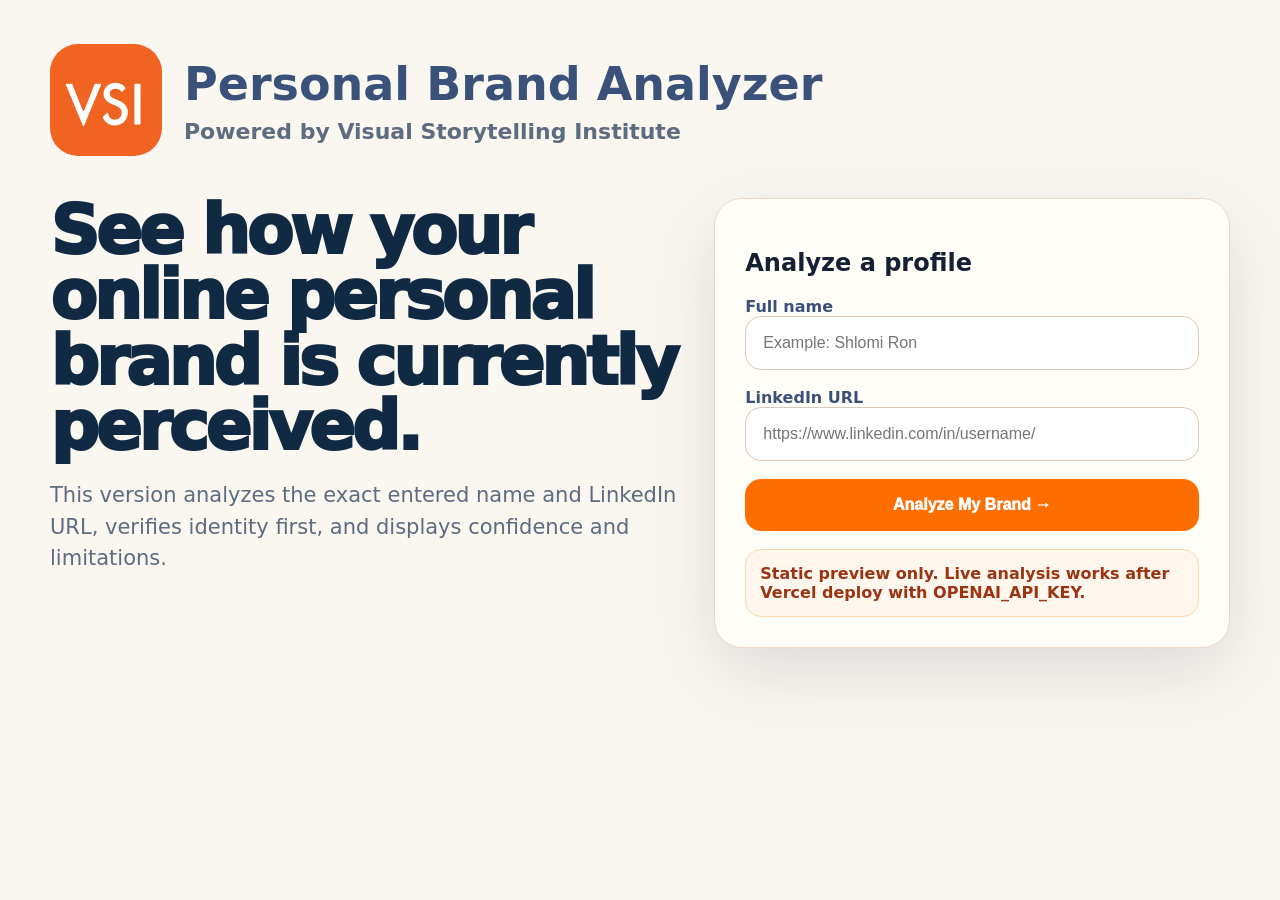
==== personal-brand-analyzer-exact-input-v3/preview.html @ 89c75887 "Add files via upload" ====
<!doctype html>
<html><head><meta charset="utf-8"><meta name="viewport" content="width=device-width, initial-scale=1">
<title>Personal Brand Analyzer Preview</title>
<style>
body{margin:0;font-family:system-ui;background:#faf6f0;color:#162033}
.wrap{max-width:1180px;margin:auto;padding:44px 20px}
.brand{display:flex;gap:22px;align-items:center}.brand img{width:112px;height:112px;border-radius:28px}.brand h1{font-size:46px;color:#3a517a;margin:0}.brand p{font-size:22px;color:#5d6c7f;font-weight:800;margin:8px 0 0}
.hero{display:grid;grid-template-columns:1.1fr .9fr;gap:34px;margin-top:42px}.headline{font-size:68px;line-height:.96;color:#102a43;letter-spacing:-.05em;font-weight:950}.sub{font-size:21px;line-height:1.5;color:#5d6c7f}
.card{background:#fffdf8;border:1px solid #ead8c9;border-radius:28px;padding:30px;box-shadow:0 24px 70px rgba(16,42,67,.12)}label{display:block;margin:18px 0;font-weight:850;color:#3a517a}input{width:100%;box-sizing:border-box;padding:17px;border:1px solid #dcc8b8;border-radius:16px;font-size:16px}button{width:100%;padding:17px;border:0;border-radius:16px;background:#ff6e00;color:white;font-weight:950;font-size:16px}.note{background:#fff7ed;border:1px solid #fed7aa;color:#9a3412;padding:14px;border-radius:16px;margin-top:18px;font-weight:750}
@media(max-width:900px){.hero{grid-template-columns:1fr}.headline{font-size:42px}.brand h1{font-size:34px}}
</style></head>
<body><div class="wrap">
<div class="brand"><img src="./src/assets/vsi-orange-logo.jpg"><div><h1>Personal Brand Analyzer</h1><p>Powered by Visual Storytelling Institute</p></div></div>
<div class="hero"><div><div class="headline">See how your online personal brand is currently perceived.</div><p class="sub">This version analyzes the exact entered name and LinkedIn URL, verifies identity first, and displays confidence and limitations.</p></div>
<div class="card"><h2>Analyze a profile</h2><label>Full name<input placeholder="Example: Shlomi Ron"></label><label>LinkedIn URL<input placeholder="https://www.linkedin.com/in/username/"></label><button>Analyze My Brand →</button><div class="note">Static preview only. Live analysis works after Vercel deploy with OPENAI_API_KEY.</div></div></div>
</div></body></html>
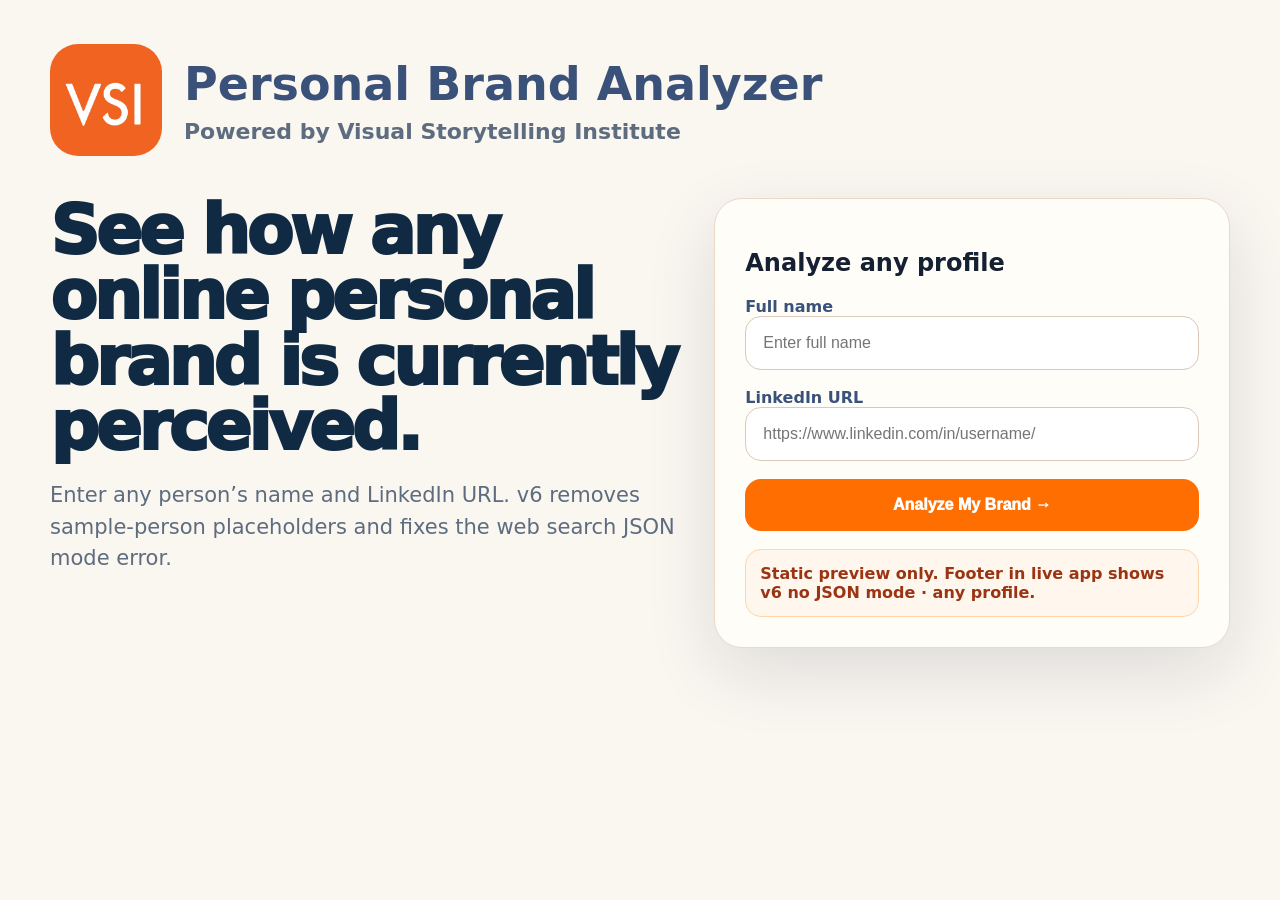
==== commit 62c9b074: "Add files via upload" ====
--- a/personal-brand-analyzer-exact-input-v3/preview.html
+++ b/personal-brand-analyzer-exact-input-v3/preview.html
@@ -1,16 +1 @@
-<!doctype html>
-<html><head><meta charset="utf-8"><meta name="viewport" content="width=device-width, initial-scale=1">
-<title>Personal Brand Analyzer Preview</title>
-<style>
-body{margin:0;font-family:system-ui;background:#faf6f0;color:#162033}
-.wrap{max-width:1180px;margin:auto;padding:44px 20px}
-.brand{display:flex;gap:22px;align-items:center}.brand img{width:112px;height:112px;border-radius:28px}.brand h1{font-size:46px;color:#3a517a;margin:0}.brand p{font-size:22px;color:#5d6c7f;font-weight:800;margin:8px 0 0}
-.hero{display:grid;grid-template-columns:1.1fr .9fr;gap:34px;margin-top:42px}.headline{font-size:68px;line-height:.96;color:#102a43;letter-spacing:-.05em;font-weight:950}.sub{font-size:21px;line-height:1.5;color:#5d6c7f}
-.card{background:#fffdf8;border:1px solid #ead8c9;border-radius:28px;padding:30px;box-shadow:0 24px 70px rgba(16,42,67,.12)}label{display:block;margin:18px 0;font-weight:850;color:#3a517a}input{width:100%;box-sizing:border-box;padding:17px;border:1px solid #dcc8b8;border-radius:16px;font-size:16px}button{width:100%;padding:17px;border:0;border-radius:16px;background:#ff6e00;color:white;font-weight:950;font-size:16px}.note{background:#fff7ed;border:1px solid #fed7aa;color:#9a3412;padding:14px;border-radius:16px;margin-top:18px;font-weight:750}
-@media(max-width:900px){.hero{grid-template-columns:1fr}.headline{font-size:42px}.brand h1{font-size:34px}}
-</style></head>
-<body><div class="wrap">
-<div class="brand"><img src="./src/assets/vsi-orange-logo.jpg"><div><h1>Personal Brand Analyzer</h1><p>Powered by Visual Storytelling Institute</p></div></div>
-<div class="hero"><div><div class="headline">See how your online personal brand is currently perceived.</div><p class="sub">This version analyzes the exact entered name and LinkedIn URL, verifies identity first, and displays confidence and limitations.</p></div>
-<div class="card"><h2>Analyze a profile</h2><label>Full name<input placeholder="Example: Shlomi Ron"></label><label>LinkedIn URL<input placeholder="https://www.linkedin.com/in/username/"></label><button>Analyze My Brand →</button><div class="note">Static preview only. Live analysis works after Vercel deploy with OPENAI_API_KEY.</div></div></div>
-</div></body></html>+<!doctype html><html><head><meta charset="utf-8"><meta name="viewport" content="width=device-width, initial-scale=1"><title>Personal Brand Analyzer v6 Preview</title><style>body{margin:0;font-family:system-ui;background:#faf6f0;color:#162033}.wrap{max-width:1180px;margin:auto;padding:44px 20px}.brand{display:flex;gap:22px;align-items:center}.brand img{width:112px;height:112px;border-radius:28px}.brand h1{font-size:46px;color:#3a517a;margin:0}.brand p{font-size:22px;color:#5d6c7f;font-weight:800;margin:8px 0 0}.hero{display:grid;grid-template-columns:1.1fr .9fr;gap:34px;margin-top:42px}.headline{font-size:68px;line-height:.96;color:#102a43;letter-spacing:-.05em;font-weight:950}.sub{font-size:21px;line-height:1.5;color:#5d6c7f}.card{background:#fffdf8;border:1px solid #ead8c9;border-radius:28px;padding:30px;box-shadow:0 24px 70px rgba(16,42,67,.12)}label{display:block;margin:18px 0;font-weight:850;color:#3a517a}input{width:100%;box-sizing:border-box;padding:17px;border:1px solid #dcc8b8;border-radius:16px;font-size:16px}button{width:100%;padding:17px;border:0;border-radius:16px;background:#ff6e00;color:white;font-weight:950;font-size:16px}.note{background:#fff7ed;border:1px solid #fed7aa;color:#9a3412;padding:14px;border-radius:16px;margin-top:18px;font-weight:750}@media(max-width:900px){.hero{grid-template-columns:1fr}.headline{font-size:42px}.brand h1{font-size:34px}}</style></head><body><div class="wrap"><div class="brand"><img src="./src/assets/vsi-orange-logo.jpg"><div><h1>Personal Brand Analyzer</h1><p>Powered by Visual Storytelling Institute</p></div></div><div class="hero"><div><div class="headline">See how any online personal brand is currently perceived.</div><p class="sub">Enter any person’s name and LinkedIn URL. v6 removes sample-person placeholders and fixes the web search JSON mode error.</p></div><div class="card"><h2>Analyze any profile</h2><label>Full name<input placeholder="Enter full name" autocomplete="off"></label><label>LinkedIn URL<input placeholder="https://www.linkedin.com/in/username/" autocomplete="off"></label><button>Analyze My Brand →</button><div class="note">Static preview only. Footer in live app shows v6 no JSON mode · any profile.</div></div></div></div></body></html>
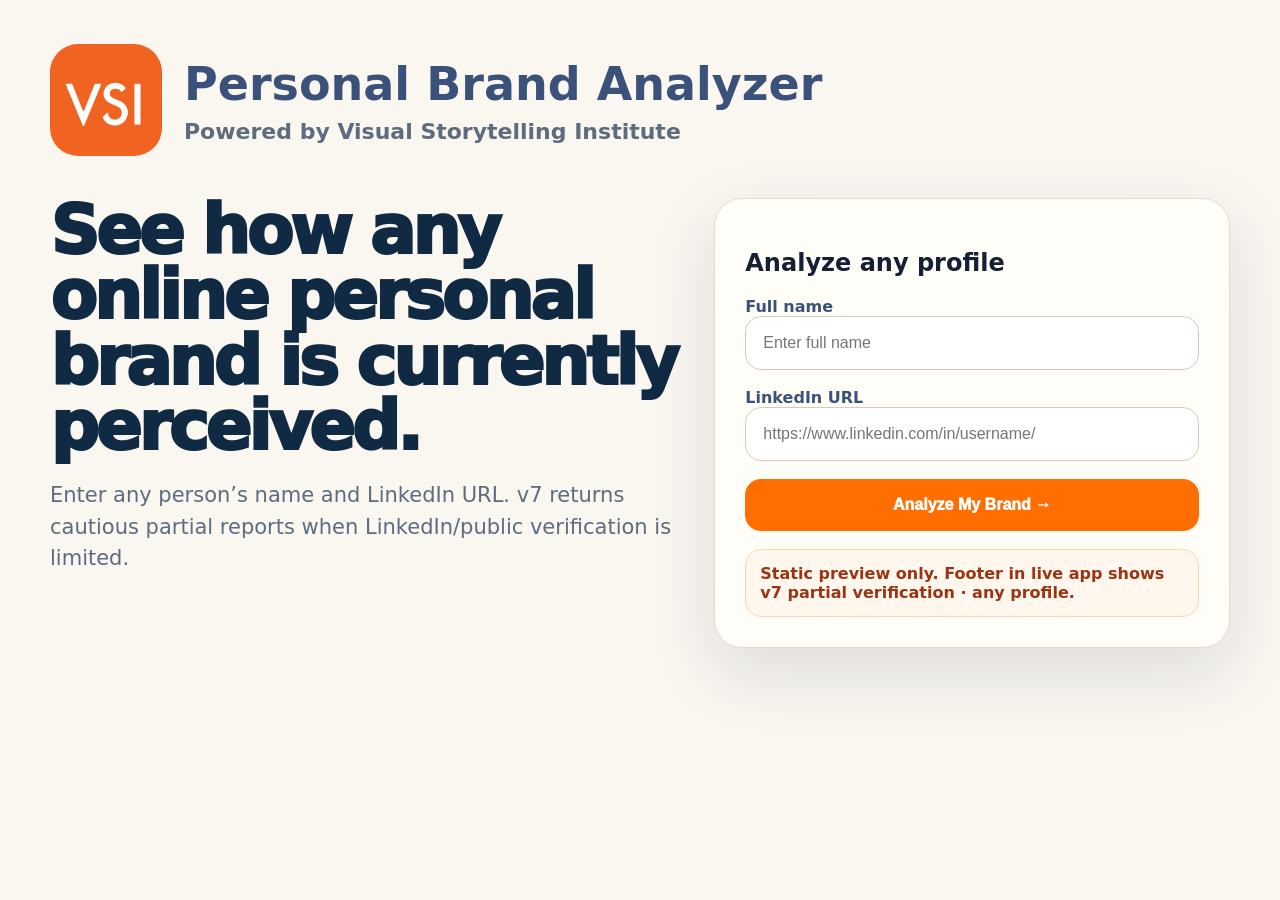
==== commit 7f62c7ed: "Add files via upload" ====
--- a/personal-brand-analyzer-exact-input-v3/preview.html
+++ b/personal-brand-analyzer-exact-input-v3/preview.html
@@ -1 +1 @@
-<!doctype html><html><head><meta charset="utf-8"><meta name="viewport" content="width=device-width, initial-scale=1"><title>Personal Brand Analyzer v6 Preview</title><style>body{margin:0;font-family:system-ui;background:#faf6f0;color:#162033}.wrap{max-width:1180px;margin:auto;padding:44px 20px}.brand{display:flex;gap:22px;align-items:center}.brand img{width:112px;height:112px;border-radius:28px}.brand h1{font-size:46px;color:#3a517a;margin:0}.brand p{font-size:22px;color:#5d6c7f;font-weight:800;margin:8px 0 0}.hero{display:grid;grid-template-columns:1.1fr .9fr;gap:34px;margin-top:42px}.headline{font-size:68px;line-height:.96;color:#102a43;letter-spacing:-.05em;font-weight:950}.sub{font-size:21px;line-height:1.5;color:#5d6c7f}.card{background:#fffdf8;border:1px solid #ead8c9;border-radius:28px;padding:30px;box-shadow:0 24px 70px rgba(16,42,67,.12)}label{display:block;margin:18px 0;font-weight:850;color:#3a517a}input{width:100%;box-sizing:border-box;padding:17px;border:1px solid #dcc8b8;border-radius:16px;font-size:16px}button{width:100%;padding:17px;border:0;border-radius:16px;background:#ff6e00;color:white;font-weight:950;font-size:16px}.note{background:#fff7ed;border:1px solid #fed7aa;color:#9a3412;padding:14px;border-radius:16px;margin-top:18px;font-weight:750}@media(max-width:900px){.hero{grid-template-columns:1fr}.headline{font-size:42px}.brand h1{font-size:34px}}</style></head><body><div class="wrap"><div class="brand"><img src="./src/assets/vsi-orange-logo.jpg"><div><h1>Personal Brand Analyzer</h1><p>Powered by Visual Storytelling Institute</p></div></div><div class="hero"><div><div class="headline">See how any online personal brand is currently perceived.</div><p class="sub">Enter any person’s name and LinkedIn URL. v6 removes sample-person placeholders and fixes the web search JSON mode error.</p></div><div class="card"><h2>Analyze any profile</h2><label>Full name<input placeholder="Enter full name" autocomplete="off"></label><label>LinkedIn URL<input placeholder="https://www.linkedin.com/in/username/" autocomplete="off"></label><button>Analyze My Brand →</button><div class="note">Static preview only. Footer in live app shows v6 no JSON mode · any profile.</div></div></div></div></body></html>+<!doctype html><html><head><meta charset="utf-8"><meta name="viewport" content="width=device-width, initial-scale=1"><title>Personal Brand Analyzer v6 Preview</title><style>body{margin:0;font-family:system-ui;background:#faf6f0;color:#162033}.wrap{max-width:1180px;margin:auto;padding:44px 20px}.brand{display:flex;gap:22px;align-items:center}.brand img{width:112px;height:112px;border-radius:28px}.brand h1{font-size:46px;color:#3a517a;margin:0}.brand p{font-size:22px;color:#5d6c7f;font-weight:800;margin:8px 0 0}.hero{display:grid;grid-template-columns:1.1fr .9fr;gap:34px;margin-top:42px}.headline{font-size:68px;line-height:.96;color:#102a43;letter-spacing:-.05em;font-weight:950}.sub{font-size:21px;line-height:1.5;color:#5d6c7f}.card{background:#fffdf8;border:1px solid #ead8c9;border-radius:28px;padding:30px;box-shadow:0 24px 70px rgba(16,42,67,.12)}label{display:block;margin:18px 0;font-weight:850;color:#3a517a}input{width:100%;box-sizing:border-box;padding:17px;border:1px solid #dcc8b8;border-radius:16px;font-size:16px}button{width:100%;padding:17px;border:0;border-radius:16px;background:#ff6e00;color:white;font-weight:950;font-size:16px}.note{background:#fff7ed;border:1px solid #fed7aa;color:#9a3412;padding:14px;border-radius:16px;margin-top:18px;font-weight:750}@media(max-width:900px){.hero{grid-template-columns:1fr}.headline{font-size:42px}.brand h1{font-size:34px}}</style></head><body><div class="wrap"><div class="brand"><img src="./src/assets/vsi-orange-logo.jpg"><div><h1>Personal Brand Analyzer</h1><p>Powered by Visual Storytelling Institute</p></div></div><div class="hero"><div><div class="headline">See how any online personal brand is currently perceived.</div><p class="sub">Enter any person’s name and LinkedIn URL. v7 returns cautious partial reports when LinkedIn/public verification is limited.</p></div><div class="card"><h2>Analyze any profile</h2><label>Full name<input placeholder="Enter full name" autocomplete="off"></label><label>LinkedIn URL<input placeholder="https://www.linkedin.com/in/username/" autocomplete="off"></label><button>Analyze My Brand →</button><div class="note">Static preview only. Footer in live app shows v7 partial verification · any profile.</div></div></div></div></body></html>
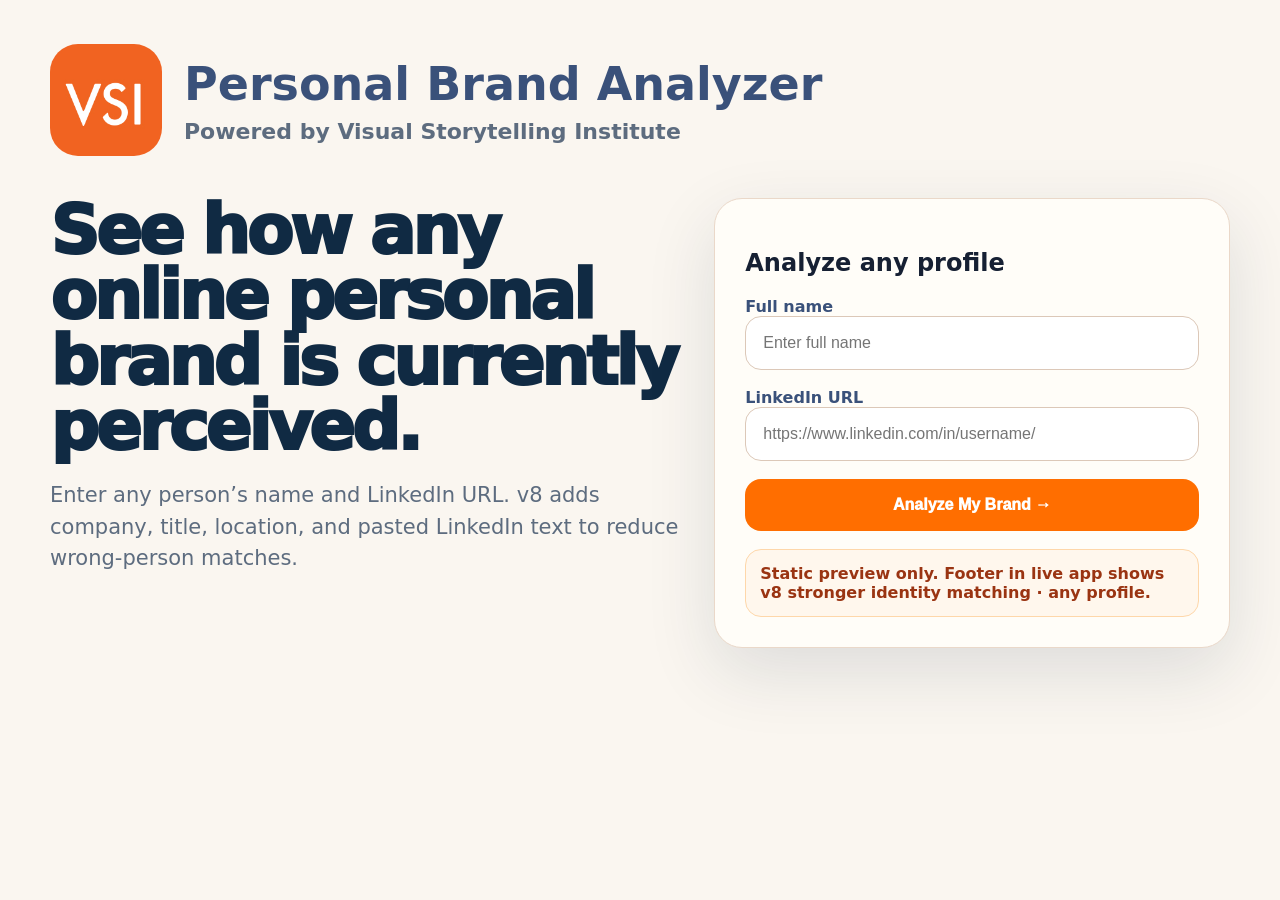
==== commit e7010997: "Add files via upload" ====
--- a/personal-brand-analyzer-exact-input-v3/preview.html
+++ b/personal-brand-analyzer-exact-input-v3/preview.html
@@ -1 +1 @@
-<!doctype html><html><head><meta charset="utf-8"><meta name="viewport" content="width=device-width, initial-scale=1"><title>Personal Brand Analyzer v6 Preview</title><style>body{margin:0;font-family:system-ui;background:#faf6f0;color:#162033}.wrap{max-width:1180px;margin:auto;padding:44px 20px}.brand{display:flex;gap:22px;align-items:center}.brand img{width:112px;height:112px;border-radius:28px}.brand h1{font-size:46px;color:#3a517a;margin:0}.brand p{font-size:22px;color:#5d6c7f;font-weight:800;margin:8px 0 0}.hero{display:grid;grid-template-columns:1.1fr .9fr;gap:34px;margin-top:42px}.headline{font-size:68px;line-height:.96;color:#102a43;letter-spacing:-.05em;font-weight:950}.sub{font-size:21px;line-height:1.5;color:#5d6c7f}.card{background:#fffdf8;border:1px solid #ead8c9;border-radius:28px;padding:30px;box-shadow:0 24px 70px rgba(16,42,67,.12)}label{display:block;margin:18px 0;font-weight:850;color:#3a517a}input{width:100%;box-sizing:border-box;padding:17px;border:1px solid #dcc8b8;border-radius:16px;font-size:16px}button{width:100%;padding:17px;border:0;border-radius:16px;background:#ff6e00;color:white;font-weight:950;font-size:16px}.note{background:#fff7ed;border:1px solid #fed7aa;color:#9a3412;padding:14px;border-radius:16px;margin-top:18px;font-weight:750}@media(max-width:900px){.hero{grid-template-columns:1fr}.headline{font-size:42px}.brand h1{font-size:34px}}</style></head><body><div class="wrap"><div class="brand"><img src="./src/assets/vsi-orange-logo.jpg"><div><h1>Personal Brand Analyzer</h1><p>Powered by Visual Storytelling Institute</p></div></div><div class="hero"><div><div class="headline">See how any online personal brand is currently perceived.</div><p class="sub">Enter any person’s name and LinkedIn URL. v7 returns cautious partial reports when LinkedIn/public verification is limited.</p></div><div class="card"><h2>Analyze any profile</h2><label>Full name<input placeholder="Enter full name" autocomplete="off"></label><label>LinkedIn URL<input placeholder="https://www.linkedin.com/in/username/" autocomplete="off"></label><button>Analyze My Brand →</button><div class="note">Static preview only. Footer in live app shows v7 partial verification · any profile.</div></div></div></div></body></html>+<!doctype html><html><head><meta charset="utf-8"><meta name="viewport" content="width=device-width, initial-scale=1"><title>Personal Brand Analyzer v6 Preview</title><style>body{margin:0;font-family:system-ui;background:#faf6f0;color:#162033}.wrap{max-width:1180px;margin:auto;padding:44px 20px}.brand{display:flex;gap:22px;align-items:center}.brand img{width:112px;height:112px;border-radius:28px}.brand h1{font-size:46px;color:#3a517a;margin:0}.brand p{font-size:22px;color:#5d6c7f;font-weight:800;margin:8px 0 0}.hero{display:grid;grid-template-columns:1.1fr .9fr;gap:34px;margin-top:42px}.headline{font-size:68px;line-height:.96;color:#102a43;letter-spacing:-.05em;font-weight:950}.sub{font-size:21px;line-height:1.5;color:#5d6c7f}.card{background:#fffdf8;border:1px solid #ead8c9;border-radius:28px;padding:30px;box-shadow:0 24px 70px rgba(16,42,67,.12)}label{display:block;margin:18px 0;font-weight:850;color:#3a517a}input{width:100%;box-sizing:border-box;padding:17px;border:1px solid #dcc8b8;border-radius:16px;font-size:16px}button{width:100%;padding:17px;border:0;border-radius:16px;background:#ff6e00;color:white;font-weight:950;font-size:16px}.note{background:#fff7ed;border:1px solid #fed7aa;color:#9a3412;padding:14px;border-radius:16px;margin-top:18px;font-weight:750}@media(max-width:900px){.hero{grid-template-columns:1fr}.headline{font-size:42px}.brand h1{font-size:34px}}</style></head><body><div class="wrap"><div class="brand"><img src="./src/assets/vsi-orange-logo.jpg"><div><h1>Personal Brand Analyzer</h1><p>Powered by Visual Storytelling Institute</p></div></div><div class="hero"><div><div class="headline">See how any online personal brand is currently perceived.</div><p class="sub">Enter any person’s name and LinkedIn URL. v8 adds company, title, location, and pasted LinkedIn text to reduce wrong-person matches.</p></div><div class="card"><h2>Analyze any profile</h2><label>Full name<input placeholder="Enter full name" autocomplete="off"></label><label>LinkedIn URL<input placeholder="https://www.linkedin.com/in/username/" autocomplete="off"></label><button>Analyze My Brand →</button><div class="note">Static preview only. Footer in live app shows v8 stronger identity matching · any profile.</div></div></div></div></body></html>
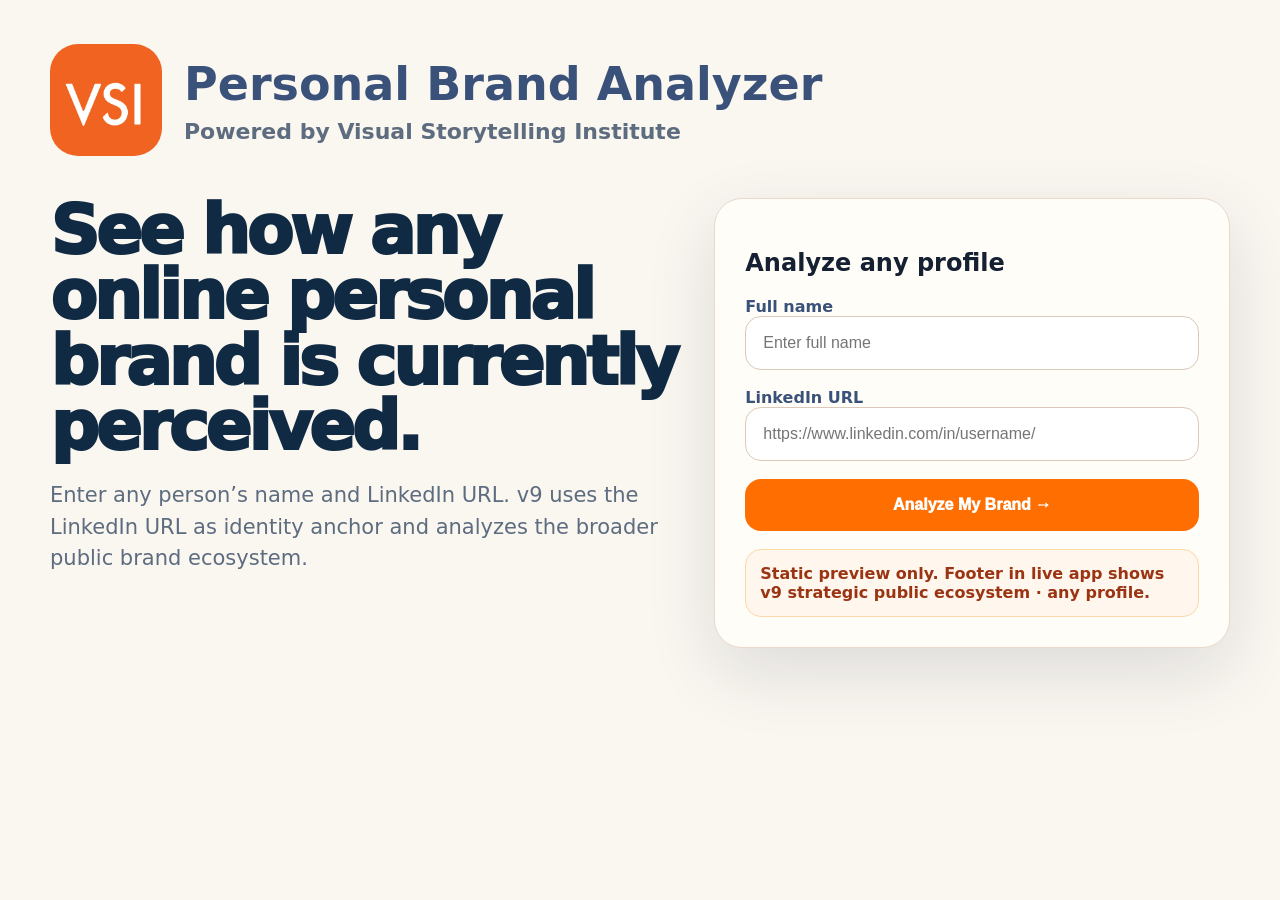
==== commit 9063b098: "Add files via upload" ====
--- a/personal-brand-analyzer-exact-input-v3/preview.html
+++ b/personal-brand-analyzer-exact-input-v3/preview.html
@@ -1 +1 @@
-<!doctype html><html><head><meta charset="utf-8"><meta name="viewport" content="width=device-width, initial-scale=1"><title>Personal Brand Analyzer v6 Preview</title><style>body{margin:0;font-family:system-ui;background:#faf6f0;color:#162033}.wrap{max-width:1180px;margin:auto;padding:44px 20px}.brand{display:flex;gap:22px;align-items:center}.brand img{width:112px;height:112px;border-radius:28px}.brand h1{font-size:46px;color:#3a517a;margin:0}.brand p{font-size:22px;color:#5d6c7f;font-weight:800;margin:8px 0 0}.hero{display:grid;grid-template-columns:1.1fr .9fr;gap:34px;margin-top:42px}.headline{font-size:68px;line-height:.96;color:#102a43;letter-spacing:-.05em;font-weight:950}.sub{font-size:21px;line-height:1.5;color:#5d6c7f}.card{background:#fffdf8;border:1px solid #ead8c9;border-radius:28px;padding:30px;box-shadow:0 24px 70px rgba(16,42,67,.12)}label{display:block;margin:18px 0;font-weight:850;color:#3a517a}input{width:100%;box-sizing:border-box;padding:17px;border:1px solid #dcc8b8;border-radius:16px;font-size:16px}button{width:100%;padding:17px;border:0;border-radius:16px;background:#ff6e00;color:white;font-weight:950;font-size:16px}.note{background:#fff7ed;border:1px solid #fed7aa;color:#9a3412;padding:14px;border-radius:16px;margin-top:18px;font-weight:750}@media(max-width:900px){.hero{grid-template-columns:1fr}.headline{font-size:42px}.brand h1{font-size:34px}}</style></head><body><div class="wrap"><div class="brand"><img src="./src/assets/vsi-orange-logo.jpg"><div><h1>Personal Brand Analyzer</h1><p>Powered by Visual Storytelling Institute</p></div></div><div class="hero"><div><div class="headline">See how any online personal brand is currently perceived.</div><p class="sub">Enter any person’s name and LinkedIn URL. v8 adds company, title, location, and pasted LinkedIn text to reduce wrong-person matches.</p></div><div class="card"><h2>Analyze any profile</h2><label>Full name<input placeholder="Enter full name" autocomplete="off"></label><label>LinkedIn URL<input placeholder="https://www.linkedin.com/in/username/" autocomplete="off"></label><button>Analyze My Brand →</button><div class="note">Static preview only. Footer in live app shows v8 stronger identity matching · any profile.</div></div></div></div></body></html>+<!doctype html><html><head><meta charset="utf-8"><meta name="viewport" content="width=device-width, initial-scale=1"><title>Personal Brand Analyzer v6 Preview</title><style>body{margin:0;font-family:system-ui;background:#faf6f0;color:#162033}.wrap{max-width:1180px;margin:auto;padding:44px 20px}.brand{display:flex;gap:22px;align-items:center}.brand img{width:112px;height:112px;border-radius:28px}.brand h1{font-size:46px;color:#3a517a;margin:0}.brand p{font-size:22px;color:#5d6c7f;font-weight:800;margin:8px 0 0}.hero{display:grid;grid-template-columns:1.1fr .9fr;gap:34px;margin-top:42px}.headline{font-size:68px;line-height:.96;color:#102a43;letter-spacing:-.05em;font-weight:950}.sub{font-size:21px;line-height:1.5;color:#5d6c7f}.card{background:#fffdf8;border:1px solid #ead8c9;border-radius:28px;padding:30px;box-shadow:0 24px 70px rgba(16,42,67,.12)}label{display:block;margin:18px 0;font-weight:850;color:#3a517a}input{width:100%;box-sizing:border-box;padding:17px;border:1px solid #dcc8b8;border-radius:16px;font-size:16px}button{width:100%;padding:17px;border:0;border-radius:16px;background:#ff6e00;color:white;font-weight:950;font-size:16px}.note{background:#fff7ed;border:1px solid #fed7aa;color:#9a3412;padding:14px;border-radius:16px;margin-top:18px;font-weight:750}@media(max-width:900px){.hero{grid-template-columns:1fr}.headline{font-size:42px}.brand h1{font-size:34px}}</style></head><body><div class="wrap"><div class="brand"><img src="./src/assets/vsi-orange-logo.jpg"><div><h1>Personal Brand Analyzer</h1><p>Powered by Visual Storytelling Institute</p></div></div><div class="hero"><div><div class="headline">See how any online personal brand is currently perceived.</div><p class="sub">Enter any person’s name and LinkedIn URL. v9 uses the LinkedIn URL as identity anchor and analyzes the broader public brand ecosystem.</p></div><div class="card"><h2>Analyze any profile</h2><label>Full name<input placeholder="Enter full name" autocomplete="off"></label><label>LinkedIn URL<input placeholder="https://www.linkedin.com/in/username/" autocomplete="off"></label><button>Analyze My Brand →</button><div class="note">Static preview only. Footer in live app shows v9 strategic public ecosystem · any profile.</div></div></div></div></body></html>
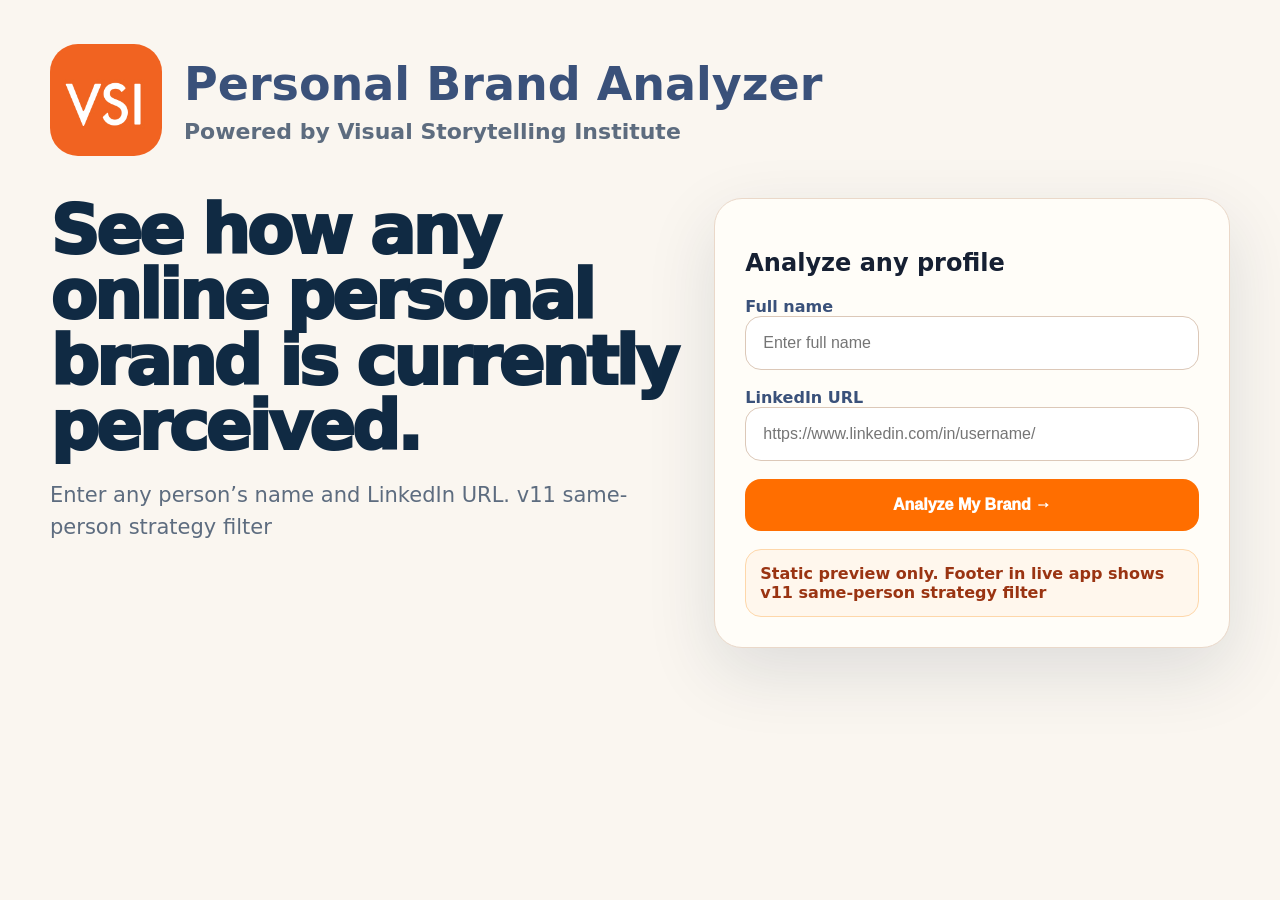
==== commit e1935503: "Add files via upload" ====
--- a/personal-brand-analyzer-exact-input-v3/preview.html
+++ b/personal-brand-analyzer-exact-input-v3/preview.html
@@ -1 +1 @@
-<!doctype html><html><head><meta charset="utf-8"><meta name="viewport" content="width=device-width, initial-scale=1"><title>Personal Brand Analyzer v6 Preview</title><style>body{margin:0;font-family:system-ui;background:#faf6f0;color:#162033}.wrap{max-width:1180px;margin:auto;padding:44px 20px}.brand{display:flex;gap:22px;align-items:center}.brand img{width:112px;height:112px;border-radius:28px}.brand h1{font-size:46px;color:#3a517a;margin:0}.brand p{font-size:22px;color:#5d6c7f;font-weight:800;margin:8px 0 0}.hero{display:grid;grid-template-columns:1.1fr .9fr;gap:34px;margin-top:42px}.headline{font-size:68px;line-height:.96;color:#102a43;letter-spacing:-.05em;font-weight:950}.sub{font-size:21px;line-height:1.5;color:#5d6c7f}.card{background:#fffdf8;border:1px solid #ead8c9;border-radius:28px;padding:30px;box-shadow:0 24px 70px rgba(16,42,67,.12)}label{display:block;margin:18px 0;font-weight:850;color:#3a517a}input{width:100%;box-sizing:border-box;padding:17px;border:1px solid #dcc8b8;border-radius:16px;font-size:16px}button{width:100%;padding:17px;border:0;border-radius:16px;background:#ff6e00;color:white;font-weight:950;font-size:16px}.note{background:#fff7ed;border:1px solid #fed7aa;color:#9a3412;padding:14px;border-radius:16px;margin-top:18px;font-weight:750}@media(max-width:900px){.hero{grid-template-columns:1fr}.headline{font-size:42px}.brand h1{font-size:34px}}</style></head><body><div class="wrap"><div class="brand"><img src="./src/assets/vsi-orange-logo.jpg"><div><h1>Personal Brand Analyzer</h1><p>Powered by Visual Storytelling Institute</p></div></div><div class="hero"><div><div class="headline">See how any online personal brand is currently perceived.</div><p class="sub">Enter any person’s name and LinkedIn URL. v9 uses the LinkedIn URL as identity anchor and analyzes the broader public brand ecosystem.</p></div><div class="card"><h2>Analyze any profile</h2><label>Full name<input placeholder="Enter full name" autocomplete="off"></label><label>LinkedIn URL<input placeholder="https://www.linkedin.com/in/username/" autocomplete="off"></label><button>Analyze My Brand →</button><div class="note">Static preview only. Footer in live app shows v9 strategic public ecosystem · any profile.</div></div></div></div></body></html>+<!doctype html><html><head><meta charset="utf-8"><meta name="viewport" content="width=device-width, initial-scale=1"><title>Personal Brand Analyzer v11 same-person strategy filter</title><style>body{margin:0;font-family:system-ui;background:#faf6f0;color:#162033}.wrap{max-width:1180px;margin:auto;padding:44px 20px}.brand{display:flex;gap:22px;align-items:center}.brand img{width:112px;height:112px;border-radius:28px}.brand h1{font-size:46px;color:#3a517a;margin:0}.brand p{font-size:22px;color:#5d6c7f;font-weight:800;margin:8px 0 0}.hero{display:grid;grid-template-columns:1.1fr .9fr;gap:34px;margin-top:42px}.headline{font-size:68px;line-height:.96;color:#102a43;letter-spacing:-.05em;font-weight:950}.sub{font-size:21px;line-height:1.5;color:#5d6c7f}.card{background:#fffdf8;border:1px solid #ead8c9;border-radius:28px;padding:30px;box-shadow:0 24px 70px rgba(16,42,67,.12)}label{display:block;margin:18px 0;font-weight:850;color:#3a517a}input{width:100%;box-sizing:border-box;padding:17px;border:1px solid #dcc8b8;border-radius:16px;font-size:16px}button{width:100%;padding:17px;border:0;border-radius:16px;background:#ff6e00;color:white;font-weight:950;font-size:16px}.note{background:#fff7ed;border:1px solid #fed7aa;color:#9a3412;padding:14px;border-radius:16px;margin-top:18px;font-weight:750}@media(max-width:900px){.hero{grid-template-columns:1fr}.headline{font-size:42px}.brand h1{font-size:34px}}</style></head><body><div class="wrap"><div class="brand"><img src="./src/assets/vsi-orange-logo.jpg"><div><h1>Personal Brand Analyzer</h1><p>Powered by Visual Storytelling Institute</p></div></div><div class="hero"><div><div class="headline">See how any online personal brand is currently perceived.</div><p class="sub">Enter any person’s name and LinkedIn URL. v11 same-person strategy filter</p></div><div class="card"><h2>Analyze any profile</h2><label>Full name<input placeholder="Enter full name" autocomplete="off"></label><label>LinkedIn URL<input placeholder="https://www.linkedin.com/in/username/" autocomplete="off"></label><button>Analyze My Brand →</button><div class="note">Static preview only. Footer in live app shows v11 same-person strategy filter</div></div></div></div></body></html>
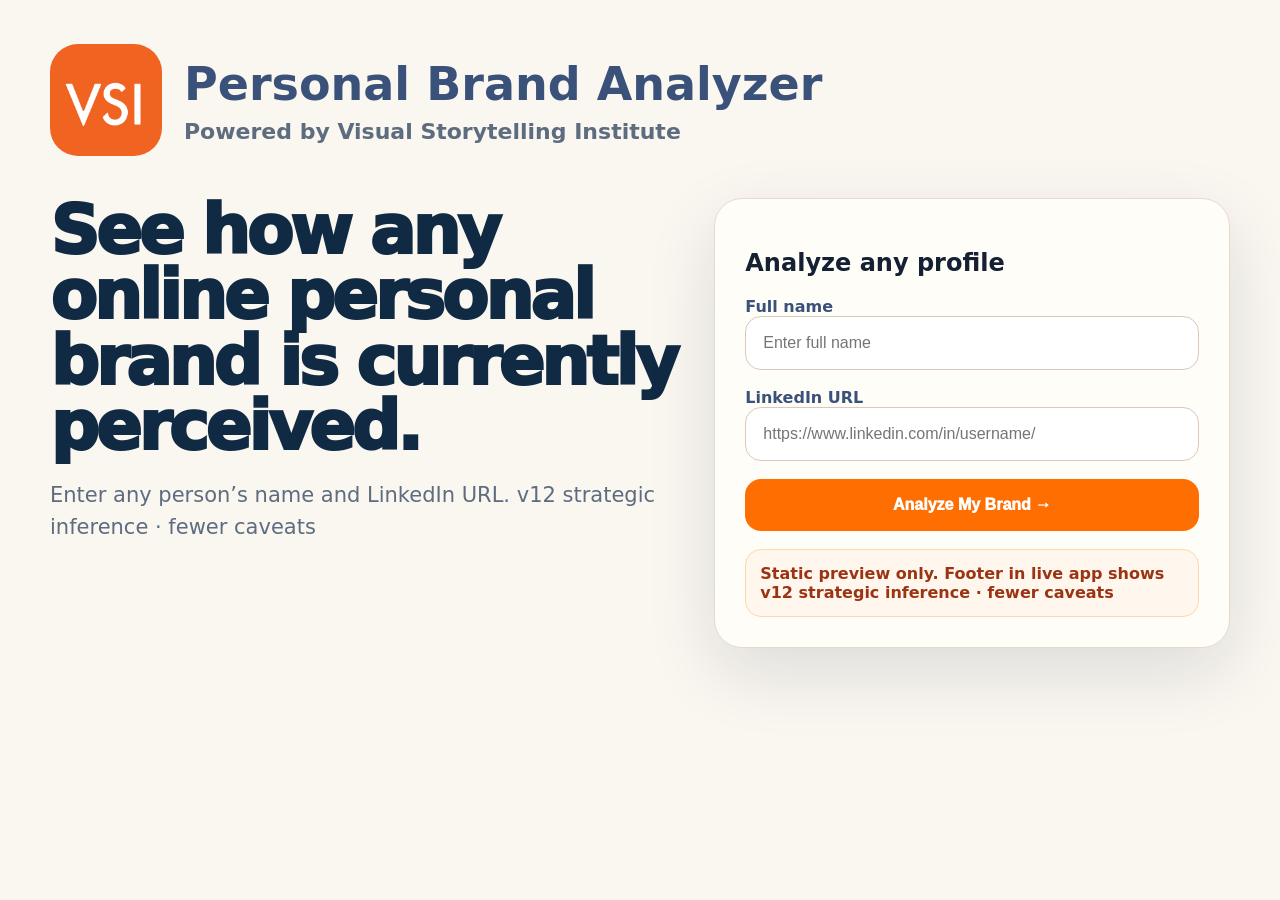
==== commit ad38e0b9: "Add files via upload" ====
--- a/personal-brand-analyzer-exact-input-v3/preview.html
+++ b/personal-brand-analyzer-exact-input-v3/preview.html
@@ -1 +1 @@
-<!doctype html><html><head><meta charset="utf-8"><meta name="viewport" content="width=device-width, initial-scale=1"><title>Personal Brand Analyzer v11 same-person strategy filter</title><style>body{margin:0;font-family:system-ui;background:#faf6f0;color:#162033}.wrap{max-width:1180px;margin:auto;padding:44px 20px}.brand{display:flex;gap:22px;align-items:center}.brand img{width:112px;height:112px;border-radius:28px}.brand h1{font-size:46px;color:#3a517a;margin:0}.brand p{font-size:22px;color:#5d6c7f;font-weight:800;margin:8px 0 0}.hero{display:grid;grid-template-columns:1.1fr .9fr;gap:34px;margin-top:42px}.headline{font-size:68px;line-height:.96;color:#102a43;letter-spacing:-.05em;font-weight:950}.sub{font-size:21px;line-height:1.5;color:#5d6c7f}.card{background:#fffdf8;border:1px solid #ead8c9;border-radius:28px;padding:30px;box-shadow:0 24px 70px rgba(16,42,67,.12)}label{display:block;margin:18px 0;font-weight:850;color:#3a517a}input{width:100%;box-sizing:border-box;padding:17px;border:1px solid #dcc8b8;border-radius:16px;font-size:16px}button{width:100%;padding:17px;border:0;border-radius:16px;background:#ff6e00;color:white;font-weight:950;font-size:16px}.note{background:#fff7ed;border:1px solid #fed7aa;color:#9a3412;padding:14px;border-radius:16px;margin-top:18px;font-weight:750}@media(max-width:900px){.hero{grid-template-columns:1fr}.headline{font-size:42px}.brand h1{font-size:34px}}</style></head><body><div class="wrap"><div class="brand"><img src="./src/assets/vsi-orange-logo.jpg"><div><h1>Personal Brand Analyzer</h1><p>Powered by Visual Storytelling Institute</p></div></div><div class="hero"><div><div class="headline">See how any online personal brand is currently perceived.</div><p class="sub">Enter any person’s name and LinkedIn URL. v11 same-person strategy filter</p></div><div class="card"><h2>Analyze any profile</h2><label>Full name<input placeholder="Enter full name" autocomplete="off"></label><label>LinkedIn URL<input placeholder="https://www.linkedin.com/in/username/" autocomplete="off"></label><button>Analyze My Brand →</button><div class="note">Static preview only. Footer in live app shows v11 same-person strategy filter</div></div></div></div></body></html>+<!doctype html><html><head><meta charset="utf-8"><meta name="viewport" content="width=device-width, initial-scale=1"><title>Personal Brand Analyzer v12 strategic inference · fewer caveats</title><style>body{margin:0;font-family:system-ui;background:#faf6f0;color:#162033}.wrap{max-width:1180px;margin:auto;padding:44px 20px}.brand{display:flex;gap:22px;align-items:center}.brand img{width:112px;height:112px;border-radius:28px}.brand h1{font-size:46px;color:#3a517a;margin:0}.brand p{font-size:22px;color:#5d6c7f;font-weight:800;margin:8px 0 0}.hero{display:grid;grid-template-columns:1.1fr .9fr;gap:34px;margin-top:42px}.headline{font-size:68px;line-height:.96;color:#102a43;letter-spacing:-.05em;font-weight:950}.sub{font-size:21px;line-height:1.5;color:#5d6c7f}.card{background:#fffdf8;border:1px solid #ead8c9;border-radius:28px;padding:30px;box-shadow:0 24px 70px rgba(16,42,67,.12)}label{display:block;margin:18px 0;font-weight:850;color:#3a517a}input{width:100%;box-sizing:border-box;padding:17px;border:1px solid #dcc8b8;border-radius:16px;font-size:16px}button{width:100%;padding:17px;border:0;border-radius:16px;background:#ff6e00;color:white;font-weight:950;font-size:16px}.note{background:#fff7ed;border:1px solid #fed7aa;color:#9a3412;padding:14px;border-radius:16px;margin-top:18px;font-weight:750}@media(max-width:900px){.hero{grid-template-columns:1fr}.headline{font-size:42px}.brand h1{font-size:34px}}</style></head><body><div class="wrap"><div class="brand"><img src="./src/assets/vsi-orange-logo.jpg"><div><h1>Personal Brand Analyzer</h1><p>Powered by Visual Storytelling Institute</p></div></div><div class="hero"><div><div class="headline">See how any online personal brand is currently perceived.</div><p class="sub">Enter any person’s name and LinkedIn URL. v12 strategic inference · fewer caveats</p></div><div class="card"><h2>Analyze any profile</h2><label>Full name<input placeholder="Enter full name" autocomplete="off"></label><label>LinkedIn URL<input placeholder="https://www.linkedin.com/in/username/" autocomplete="off"></label><button>Analyze My Brand →</button><div class="note">Static preview only. Footer in live app shows v12 strategic inference · fewer caveats</div></div></div></div></body></html>
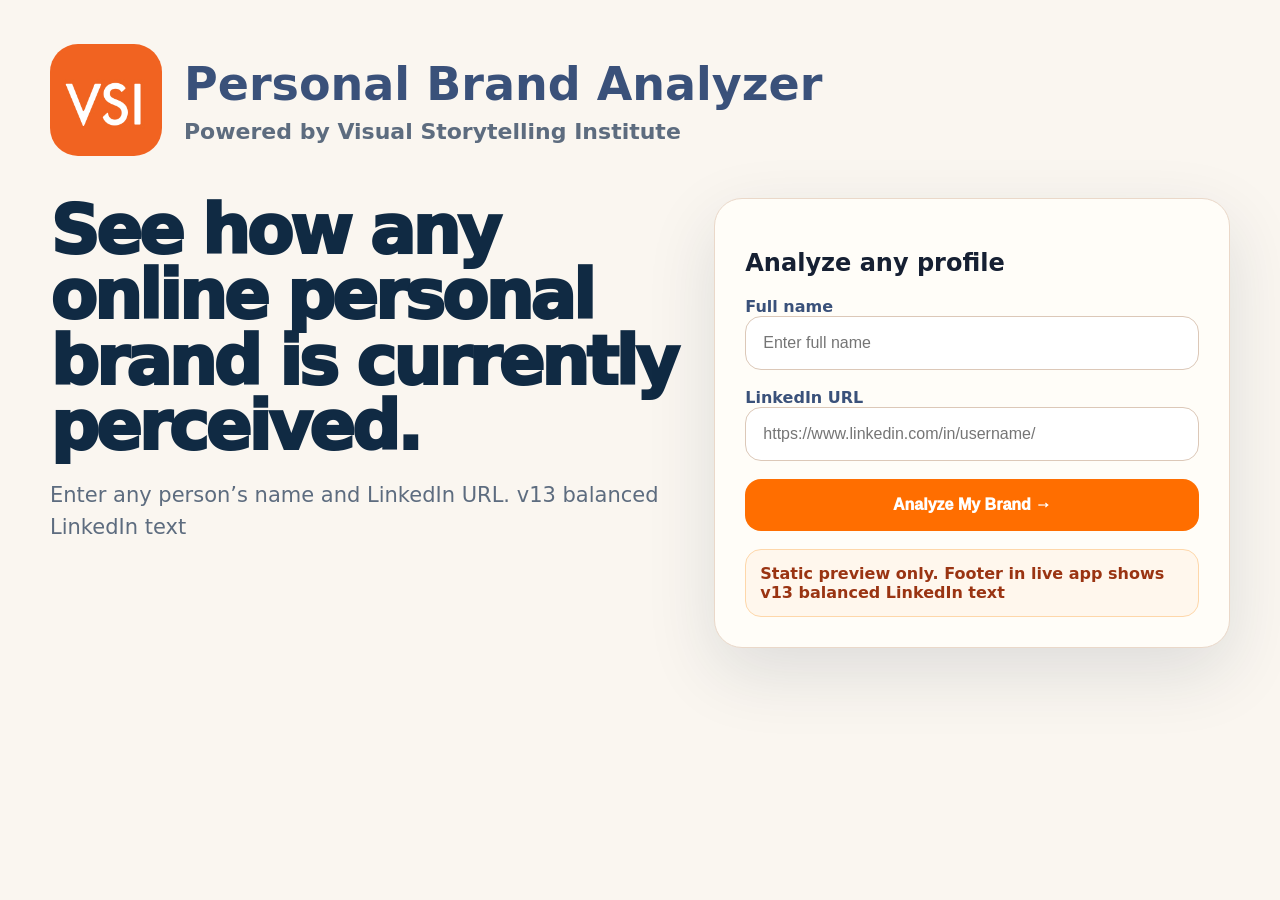
==== commit a1c0c82f: "Add files via upload" ====
--- a/personal-brand-analyzer-exact-input-v3/preview.html
+++ b/personal-brand-analyzer-exact-input-v3/preview.html
@@ -1 +1 @@
-<!doctype html><html><head><meta charset="utf-8"><meta name="viewport" content="width=device-width, initial-scale=1"><title>Personal Brand Analyzer v12 strategic inference · fewer caveats</title><style>body{margin:0;font-family:system-ui;background:#faf6f0;color:#162033}.wrap{max-width:1180px;margin:auto;padding:44px 20px}.brand{display:flex;gap:22px;align-items:center}.brand img{width:112px;height:112px;border-radius:28px}.brand h1{font-size:46px;color:#3a517a;margin:0}.brand p{font-size:22px;color:#5d6c7f;font-weight:800;margin:8px 0 0}.hero{display:grid;grid-template-columns:1.1fr .9fr;gap:34px;margin-top:42px}.headline{font-size:68px;line-height:.96;color:#102a43;letter-spacing:-.05em;font-weight:950}.sub{font-size:21px;line-height:1.5;color:#5d6c7f}.card{background:#fffdf8;border:1px solid #ead8c9;border-radius:28px;padding:30px;box-shadow:0 24px 70px rgba(16,42,67,.12)}label{display:block;margin:18px 0;font-weight:850;color:#3a517a}input{width:100%;box-sizing:border-box;padding:17px;border:1px solid #dcc8b8;border-radius:16px;font-size:16px}button{width:100%;padding:17px;border:0;border-radius:16px;background:#ff6e00;color:white;font-weight:950;font-size:16px}.note{background:#fff7ed;border:1px solid #fed7aa;color:#9a3412;padding:14px;border-radius:16px;margin-top:18px;font-weight:750}@media(max-width:900px){.hero{grid-template-columns:1fr}.headline{font-size:42px}.brand h1{font-size:34px}}</style></head><body><div class="wrap"><div class="brand"><img src="./src/assets/vsi-orange-logo.jpg"><div><h1>Personal Brand Analyzer</h1><p>Powered by Visual Storytelling Institute</p></div></div><div class="hero"><div><div class="headline">See how any online personal brand is currently perceived.</div><p class="sub">Enter any person’s name and LinkedIn URL. v12 strategic inference · fewer caveats</p></div><div class="card"><h2>Analyze any profile</h2><label>Full name<input placeholder="Enter full name" autocomplete="off"></label><label>LinkedIn URL<input placeholder="https://www.linkedin.com/in/username/" autocomplete="off"></label><button>Analyze My Brand →</button><div class="note">Static preview only. Footer in live app shows v12 strategic inference · fewer caveats</div></div></div></div></body></html>+<!doctype html><html><head><meta charset="utf-8"><meta name="viewport" content="width=device-width, initial-scale=1"><title>Personal Brand Analyzer v13 balanced LinkedIn text</title><style>body{margin:0;font-family:system-ui;background:#faf6f0;color:#162033}.wrap{max-width:1180px;margin:auto;padding:44px 20px}.brand{display:flex;gap:22px;align-items:center}.brand img{width:112px;height:112px;border-radius:28px}.brand h1{font-size:46px;color:#3a517a;margin:0}.brand p{font-size:22px;color:#5d6c7f;font-weight:800;margin:8px 0 0}.hero{display:grid;grid-template-columns:1.1fr .9fr;gap:34px;margin-top:42px}.headline{font-size:68px;line-height:.96;color:#102a43;letter-spacing:-.05em;font-weight:950}.sub{font-size:21px;line-height:1.5;color:#5d6c7f}.card{background:#fffdf8;border:1px solid #ead8c9;border-radius:28px;padding:30px;box-shadow:0 24px 70px rgba(16,42,67,.12)}label{display:block;margin:18px 0;font-weight:850;color:#3a517a}input{width:100%;box-sizing:border-box;padding:17px;border:1px solid #dcc8b8;border-radius:16px;font-size:16px}button{width:100%;padding:17px;border:0;border-radius:16px;background:#ff6e00;color:white;font-weight:950;font-size:16px}.note{background:#fff7ed;border:1px solid #fed7aa;color:#9a3412;padding:14px;border-radius:16px;margin-top:18px;font-weight:750}@media(max-width:900px){.hero{grid-template-columns:1fr}.headline{font-size:42px}.brand h1{font-size:34px}}</style></head><body><div class="wrap"><div class="brand"><img src="./src/assets/vsi-orange-logo.jpg"><div><h1>Personal Brand Analyzer</h1><p>Powered by Visual Storytelling Institute</p></div></div><div class="hero"><div><div class="headline">See how any online personal brand is currently perceived.</div><p class="sub">Enter any person’s name and LinkedIn URL. v13 balanced LinkedIn text</p></div><div class="card"><h2>Analyze any profile</h2><label>Full name<input placeholder="Enter full name" autocomplete="off"></label><label>LinkedIn URL<input placeholder="https://www.linkedin.com/in/username/" autocomplete="off"></label><button>Analyze My Brand →</button><div class="note">Static preview only. Footer in live app shows v13 balanced LinkedIn text</div></div></div></div></body></html>
